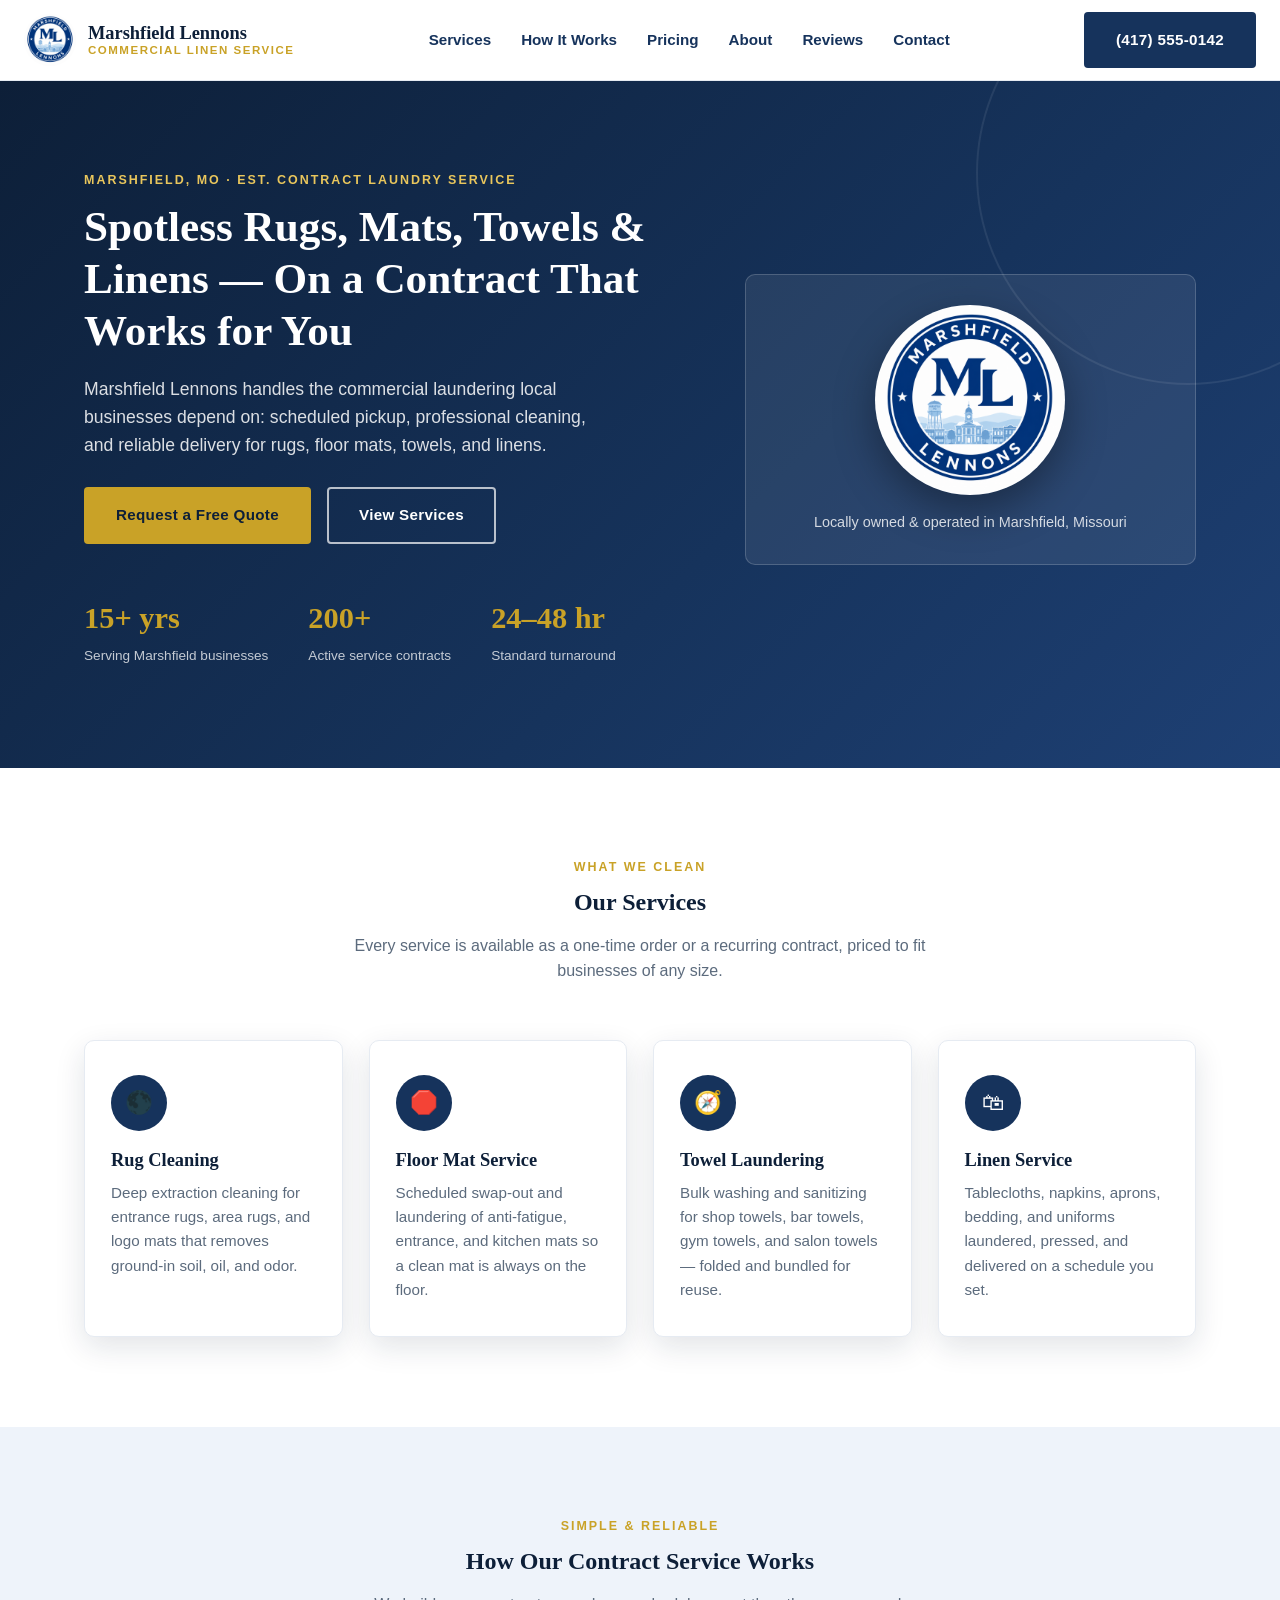
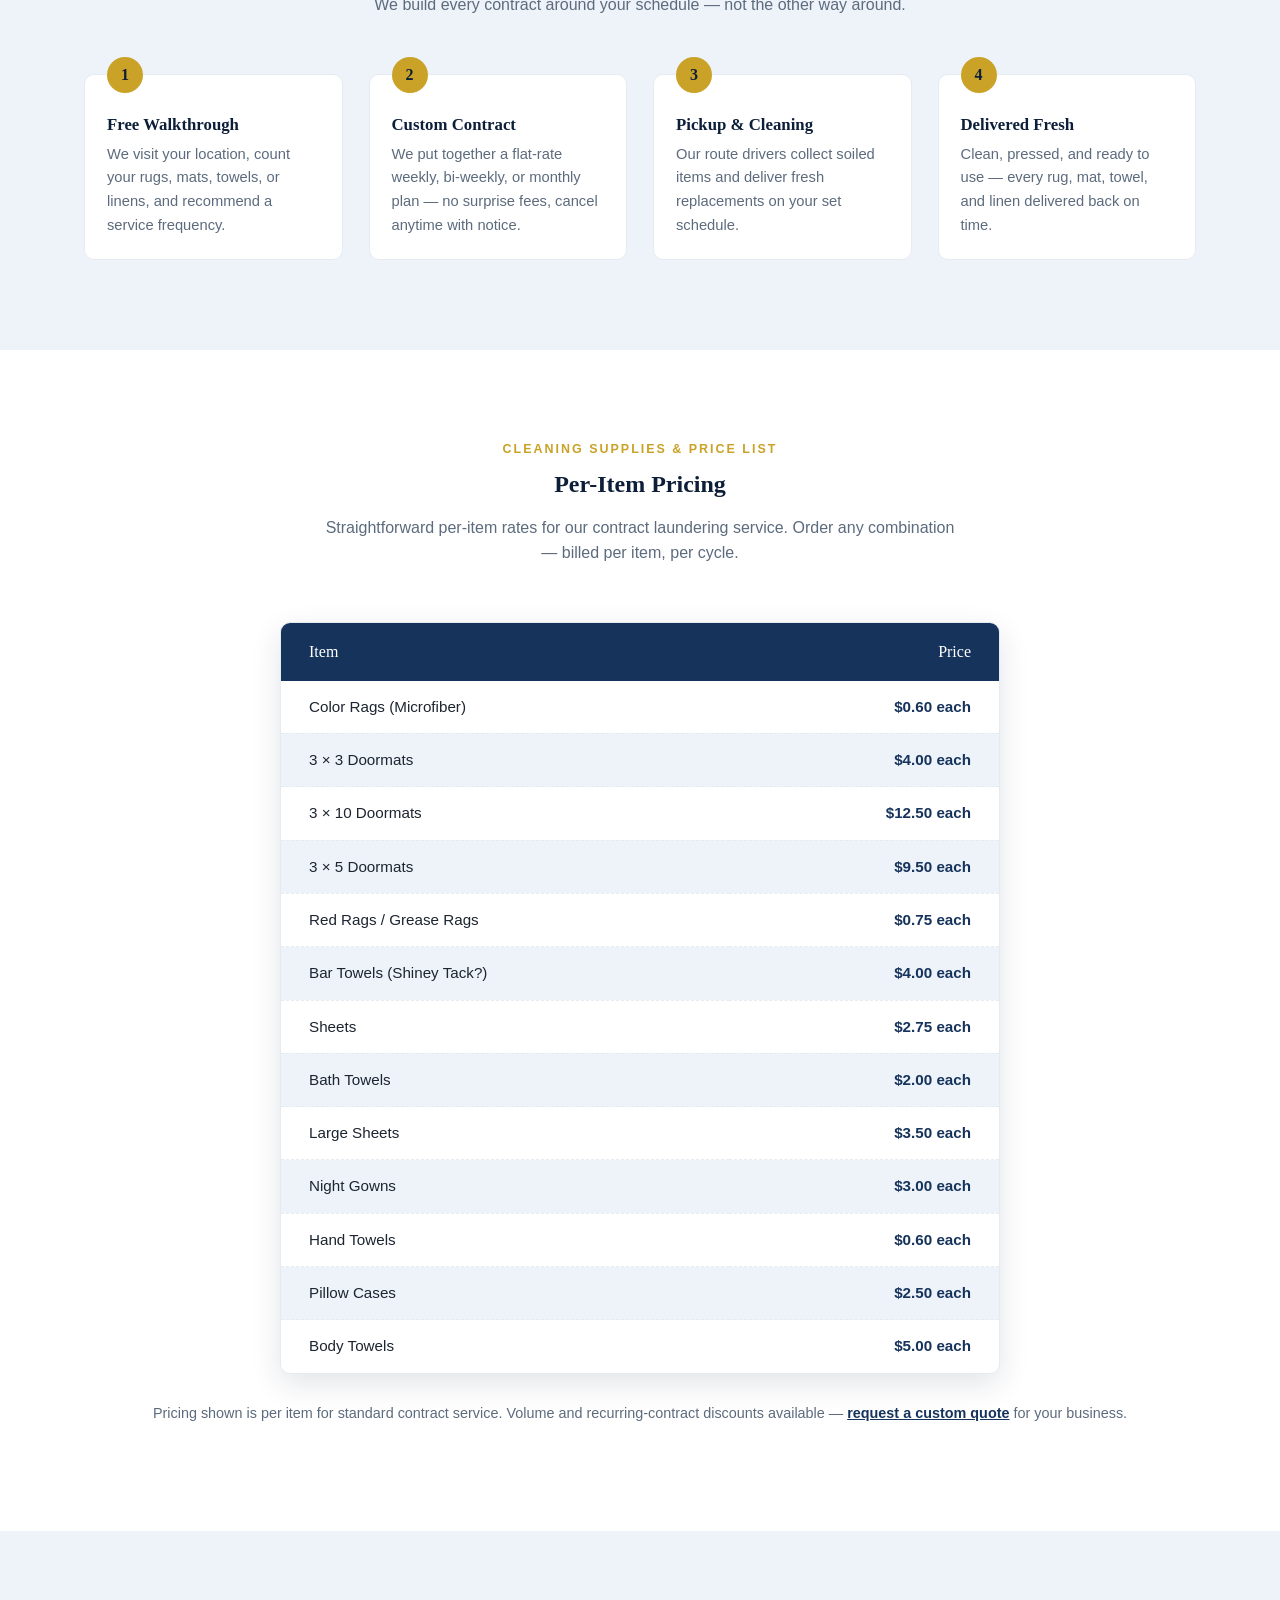
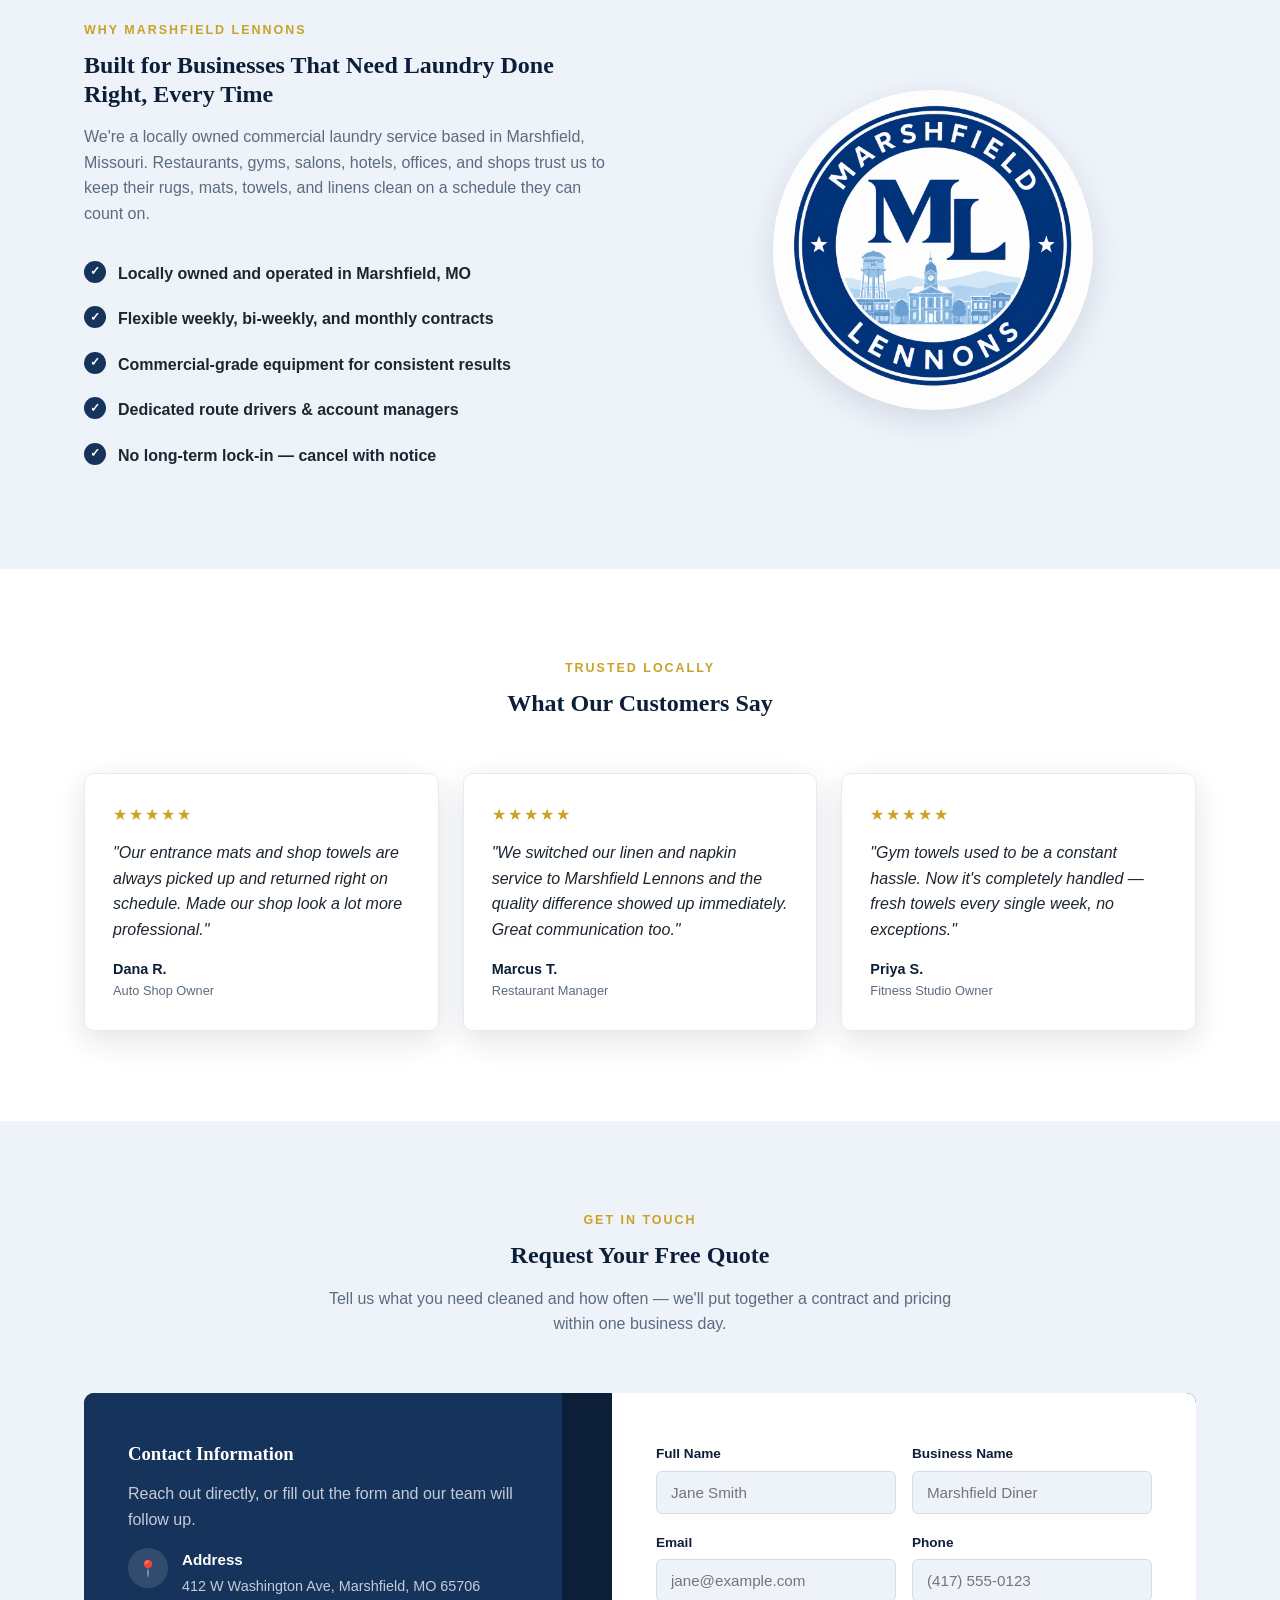
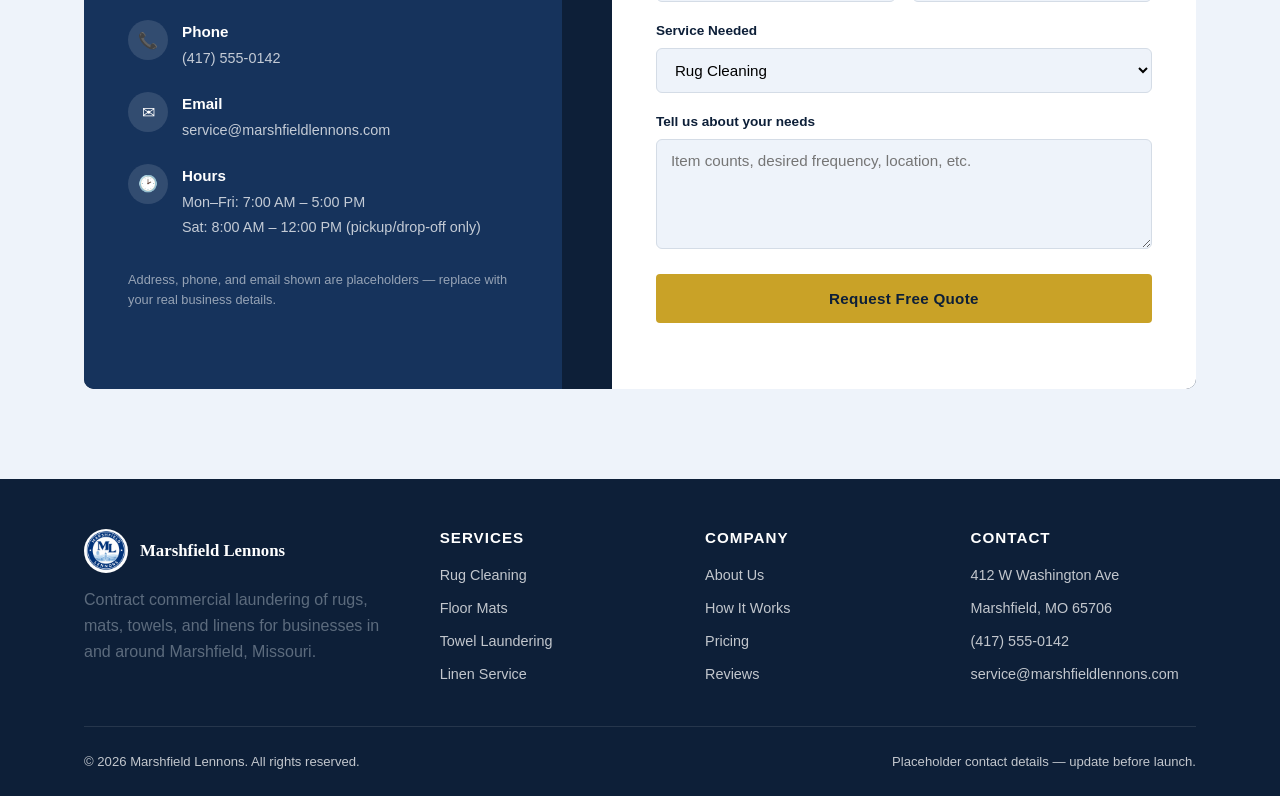
==== marshfield-lennons/index.html @ 942be3c4 "Give every site its own top-level folder instead of demos/ Moves all-hearts-aflame and marshfield-le" ====
<!DOCTYPE html>
<html lang="en">
<head>
<meta charset="UTF-8">
<meta name="viewport" content="width=device-width, initial-scale=1.0">
<title>Marshfield Lennons | Commercial Rug, Mat, Towel &amp; Linen Service</title>
<meta name="description" content="Marshfield Lennons provides contract commercial laundering of rugs, mats, towels, and linens for restaurants, gyms, salons, hotels, and offices in Marshfield, MO.">
<link rel="icon" href="assets/logo.png" type="image/png">
<link rel="stylesheet" href="style.css">
</head>
<body>

<header class="site-header">
  <div class="nav-wrap">
    <a href="#top" class="brand">
      <img src="assets/logo.png" alt="Marshfield Lennons logo">
      <span class="brand-text">
        <strong>Marshfield Lennons</strong>
        <span>Commercial Linen Service</span>
      </span>
    </a>

    <nav class="main-nav" id="main-nav">
      <ul>
        <li><a href="#services">Services</a></li>
        <li><a href="#process">How It Works</a></li>
        <li><a href="#pricing">Pricing</a></li>
        <li><a href="#about">About</a></li>
        <li><a href="#reviews">Reviews</a></li>
        <li><a href="#contact">Contact</a></li>
      </ul>
    </nav>

    <div class="header-actions">
      <a href="tel:14175550142" class="btn btn-navy">(417) 555-0142</a>
      <button class="nav-toggle" id="nav-toggle" aria-label="Toggle navigation" aria-expanded="false">
        <span></span><span></span><span></span>
      </button>
    </div>
  </div>
</header>

<main id="top">

  <!-- HERO -->
  <section class="hero">
    <div class="container hero-grid">
      <div>
        <span class="eyebrow" style="color:#e9c65c;">Marshfield, MO &middot; Est. Contract Laundry Service</span>
        <h1>Spotless Rugs, Mats, Towels &amp; Linens &mdash; On a Contract That Works for You</h1>
        <p class="lead">Marshfield Lennons handles the commercial laundering local businesses depend on: scheduled pickup, professional cleaning, and reliable delivery for rugs, floor mats, towels, and linens.</p>
        <div class="hero-actions">
          <a href="#contact" class="btn btn-primary">Request a Free Quote</a>
          <a href="#services" class="btn btn-outline">View Services</a>
        </div>
        <div class="stat-row">
          <div><strong>15+ yrs</strong><span>Serving Marshfield businesses</span></div>
          <div><strong>200+</strong><span>Active service contracts</span></div>
          <div><strong>24&ndash;48 hr</strong><span>Standard turnaround</span></div>
        </div>
      </div>
      <div class="hero-badge">
        <img src="assets/logo.png" alt="Marshfield Lennons seal">
        <p>Locally owned &amp; operated in Marshfield, Missouri</p>
      </div>
    </div>
  </section>

  <!-- SERVICES -->
  <section id="services">
    <div class="container">
      <div class="section-head">
        <span class="eyebrow">What We Clean</span>
        <h2>Our Services</h2>
        <p>Every service is available as a one-time order or a recurring contract, priced to fit businesses of any size.</p>
      </div>

      <div class="services-grid">
        <div class="service-card">
          <div class="service-icon">&#127761;</div>
          <h3>Rug Cleaning</h3>
          <p>Deep extraction cleaning for entrance rugs, area rugs, and logo mats that removes ground-in soil, oil, and odor.</p>
        </div>
        <div class="service-card">
          <div class="service-icon">&#128721;</div>
          <h3>Floor Mat Service</h3>
          <p>Scheduled swap-out and laundering of anti-fatigue, entrance, and kitchen mats so a clean mat is always on the floor.</p>
        </div>
        <div class="service-card">
          <div class="service-icon">&#129517;</div>
          <h3>Towel Laundering</h3>
          <p>Bulk washing and sanitizing for shop towels, bar towels, gym towels, and salon towels &mdash; folded and bundled for reuse.</p>
        </div>
        <div class="service-card">
          <div class="service-icon">&#128717;</div>
          <h3>Linen Service</h3>
          <p>Tablecloths, napkins, aprons, bedding, and uniforms laundered, pressed, and delivered on a schedule you set.</p>
        </div>
      </div>
    </div>
  </section>

  <!-- PROCESS -->
  <section id="process" class="bg-tint">
    <div class="container">
      <div class="section-head">
        <span class="eyebrow">Simple &amp; Reliable</span>
        <h2>How Our Contract Service Works</h2>
        <p>We build every contract around your schedule &mdash; not the other way around.</p>
      </div>

      <div class="process-grid">
        <div class="process-step">
          <h4>Free Walkthrough</h4>
          <p>We visit your location, count your rugs, mats, towels, or linens, and recommend a service frequency.</p>
        </div>
        <div class="process-step">
          <h4>Custom Contract</h4>
          <p>We put together a flat-rate weekly, bi-weekly, or monthly plan &mdash; no surprise fees, cancel anytime with notice.</p>
        </div>
        <div class="process-step">
          <h4>Pickup &amp; Cleaning</h4>
          <p>Our route drivers collect soiled items and deliver fresh replacements on your set schedule.</p>
        </div>
        <div class="process-step">
          <h4>Delivered Fresh</h4>
          <p>Clean, pressed, and ready to use &mdash; every rug, mat, towel, and linen delivered back on time.</p>
        </div>
      </div>
    </div>
  </section>

  <!-- PRICING -->
  <section id="pricing">
    <div class="container">
      <div class="section-head">
        <span class="eyebrow">Cleaning Supplies &amp; Price List</span>
        <h2>Per-Item Pricing</h2>
        <p>Straightforward per-item rates for our contract laundering service. Order any combination &mdash; billed per item, per cycle.</p>
      </div>

      <div class="price-table-wrap">
        <table class="price-table">
          <thead>
            <tr>
              <th>Item</th>
              <th>Price</th>
            </tr>
          </thead>
          <tbody>
            <tr><td>Color Rags (Microfiber)</td><td>$0.60 each</td></tr>
            <tr><td>3 &times; 3 Doormats</td><td>$4.00 each</td></tr>
            <tr><td>3 &times; 10 Doormats</td><td>$12.50 each</td></tr>
            <tr><td>3 &times; 5 Doormats</td><td>$9.50 each</td></tr>
            <tr><td>Red Rags / Grease Rags</td><td>$0.75 each</td></tr>
            <tr><td>Bar Towels (Shiney Tack?)</td><td>$4.00 each</td></tr>
            <tr><td>Sheets</td><td>$2.75 each</td></tr>
            <tr><td>Bath Towels</td><td>$2.00 each</td></tr>
            <tr><td>Large Sheets</td><td>$3.50 each</td></tr>
            <tr><td>Night Gowns</td><td>$3.00 each</td></tr>
            <tr><td>Hand Towels</td><td>$0.60 each</td></tr>
            <tr><td>Pillow Cases</td><td>$2.50 each</td></tr>
            <tr><td>Body Towels</td><td>$5.00 each</td></tr>
          </tbody>
        </table>
      </div>

      <p class="price-note">Pricing shown is per item for standard contract service. Volume and recurring-contract discounts available &mdash; <a href="#contact">request a custom quote</a> for your business.</p>
    </div>
  </section>

  <!-- ABOUT -->
  <section id="about" class="bg-tint">
    <div class="container about-grid">
      <div>
        <span class="eyebrow">Why Marshfield Lennons</span>
        <h2>Built for Businesses That Need Laundry Done Right, Every Time</h2>
        <p>We're a locally owned commercial laundry service based in Marshfield, Missouri. Restaurants, gyms, salons, hotels, offices, and shops trust us to keep their rugs, mats, towels, and linens clean on a schedule they can count on.</p>
        <ul class="about-list">
          <li>Locally owned and operated in Marshfield, MO</li>
          <li>Flexible weekly, bi-weekly, and monthly contracts</li>
          <li>Commercial-grade equipment for consistent results</li>
          <li>Dedicated route drivers &amp; account managers</li>
          <li>No long-term lock-in &mdash; cancel with notice</li>
        </ul>
      </div>
      <div class="about-badge-wrap">
        <img src="assets/logo.png" alt="Marshfield Lennons seal logo">
      </div>
    </div>
  </section>

  <!-- REVIEWS -->
  <section id="reviews">
    <div class="container">
      <div class="section-head">
        <span class="eyebrow">Trusted Locally</span>
        <h2>What Our Customers Say</h2>
      </div>

      <div class="testimonial-grid">
        <div class="testimonial">
          <div class="stars">&#9733;&#9733;&#9733;&#9733;&#9733;</div>
          <p>"Our entrance mats and shop towels are always picked up and returned right on schedule. Made our shop look a lot more professional."</p>
          <div class="testimonial-name">Dana R.</div>
          <div class="testimonial-role">Auto Shop Owner</div>
        </div>
        <div class="testimonial">
          <div class="stars">&#9733;&#9733;&#9733;&#9733;&#9733;</div>
          <p>"We switched our linen and napkin service to Marshfield Lennons and the quality difference showed up immediately. Great communication too."</p>
          <div class="testimonial-name">Marcus T.</div>
          <div class="testimonial-role">Restaurant Manager</div>
        </div>
        <div class="testimonial">
          <div class="stars">&#9733;&#9733;&#9733;&#9733;&#9733;</div>
          <p>"Gym towels used to be a constant hassle. Now it's completely handled &mdash; fresh towels every single week, no exceptions."</p>
          <div class="testimonial-name">Priya S.</div>
          <div class="testimonial-role">Fitness Studio Owner</div>
        </div>
      </div>
    </div>
  </section>

  <!-- CONTACT -->
  <section id="contact" class="bg-tint">
    <div class="container">
      <div class="section-head">
        <span class="eyebrow">Get In Touch</span>
        <h2>Request Your Free Quote</h2>
        <p>Tell us what you need cleaned and how often &mdash; we'll put together a contract and pricing within one business day.</p>
      </div>

      <div class="contact-wrap">
        <div class="contact-info">
          <h3>Contact Information</h3>
          <p>Reach out directly, or fill out the form and our team will follow up.</p>

          <div class="contact-item">
            <div class="icon">&#128205;</div>
            <div>
              <strong>Address</strong>
              <span>412 W Washington Ave, Marshfield, MO 65706</span>
            </div>
          </div>
          <div class="contact-item">
            <div class="icon">&#128222;</div>
            <div>
              <strong>Phone</strong>
              <span>(417) 555-0142</span>
            </div>
          </div>
          <div class="contact-item">
            <div class="icon">&#9993;</div>
            <div>
              <strong>Email</strong>
              <span>service@marshfieldlennons.com</span>
            </div>
          </div>
          <div class="contact-item">
            <div class="icon">&#128337;</div>
            <div>
              <strong>Hours</strong>
              <span>Mon&ndash;Fri: 7:00 AM &ndash; 5:00 PM<br>Sat: 8:00 AM &ndash; 12:00 PM (pickup/drop-off only)</span>
            </div>
          </div>

          <p class="form-note" style="margin-top:30px; color:rgba(255,255,255,0.55);">Address, phone, and email shown are placeholders &mdash; replace with your real business details.</p>
        </div>

        <form class="contact-form" id="quote-form">
          <div class="form-row">
            <div class="form-group">
              <label for="name">Full Name</label>
              <input type="text" id="name" name="name" placeholder="Jane Smith" required>
            </div>
            <div class="form-group">
              <label for="business">Business Name</label>
              <input type="text" id="business" name="business" placeholder="Marshfield Diner">
            </div>
          </div>
          <div class="form-row">
            <div class="form-group">
              <label for="email">Email</label>
              <input type="email" id="email" name="email" placeholder="jane@example.com" required>
            </div>
            <div class="form-group">
              <label for="phone">Phone</label>
              <input type="tel" id="phone" name="phone" placeholder="(417) 555-0123">
            </div>
          </div>
          <div class="form-group">
            <label for="service">Service Needed</label>
            <select id="service" name="service">
              <option value="rugs">Rug Cleaning</option>
              <option value="mats">Floor Mat Service</option>
              <option value="towels">Towel Laundering</option>
              <option value="linens">Linen Service</option>
              <option value="multiple">Multiple Services</option>
            </select>
          </div>
          <div class="form-group">
            <label for="message">Tell us about your needs</label>
            <textarea id="message" name="message" placeholder="Item counts, desired frequency, location, etc."></textarea>
          </div>
          <button type="submit" class="btn btn-primary" style="width:100%;">Request Free Quote</button>
          <p class="form-note" id="form-status"></p>
        </form>
      </div>
    </div>
  </section>

</main>

<footer class="site-footer">
  <div class="container">
    <div class="footer-grid">
      <div>
        <div class="footer-brand">
          <img src="assets/logo.png" alt="Marshfield Lennons logo">
          <strong>Marshfield Lennons</strong>
        </div>
        <p>Contract commercial laundering of rugs, mats, towels, and linens for businesses in and around Marshfield, Missouri.</p>
      </div>
      <div>
        <h4>Services</h4>
        <ul>
          <li><a href="#services">Rug Cleaning</a></li>
          <li><a href="#services">Floor Mats</a></li>
          <li><a href="#services">Towel Laundering</a></li>
          <li><a href="#services">Linen Service</a></li>
        </ul>
      </div>
      <div>
        <h4>Company</h4>
        <ul>
          <li><a href="#about">About Us</a></li>
          <li><a href="#process">How It Works</a></li>
          <li><a href="#pricing">Pricing</a></li>
          <li><a href="#reviews">Reviews</a></li>
        </ul>
      </div>
      <div>
        <h4>Contact</h4>
        <ul>
          <li>412 W Washington Ave</li>
          <li>Marshfield, MO 65706</li>
          <li>(417) 555-0142</li>
          <li>service@marshfieldlennons.com</li>
        </ul>
      </div>
    </div>
    <div class="footer-bottom">
      <span>&copy; <span id="year"></span> Marshfield Lennons. All rights reserved.</span>
      <span>Placeholder contact details &mdash; update before launch.</span>
    </div>
  </div>
</footer>

<script>
document.getElementById('year').textContent = new Date().getFullYear();

const navToggle = document.getElementById('nav-toggle');
const mainNav = document.getElementById('main-nav');

navToggle.addEventListener('click', () => {
  const isOpen = mainNav.classList.toggle('open');
  navToggle.setAttribute('aria-expanded', isOpen);
});

mainNav.querySelectorAll('a').forEach(link => {
  link.addEventListener('click', () => {
    mainNav.classList.remove('open');
    navToggle.setAttribute('aria-expanded', 'false');
  });
});

const form = document.getElementById('quote-form');
const status = document.getElementById('form-status');

form.addEventListener('submit', (e) => {
  e.preventDefault();
  status.textContent = 'Thanks! This is a demo form — connect it to your email or CRM to start receiving quote requests.';
  status.style.color = '#16335c';
  form.reset();
});
</script>
</body>
</html>
---- marshfield-lennons/style.css ----
:root {
  --navy: #16335c;
  --navy-dark: #0d1f38;
  --navy-mid: #1e4074;
  --blue-light: #eef3fa;
  --blue-tint: #dbe6f5;
  --white: #ffffff;
  --ink: #1c2530;
  --muted: #5c6b7d;
  --gold: #c9a227;
  --radius: 10px;
  --shadow: 0 10px 30px rgba(13, 31, 56, 0.12);
  --max: 1160px;
}

* { box-sizing: border-box; }

html { scroll-behavior: smooth; }

body {
  margin: 0;
  font-family: "Segoe UI", Roboto, Helvetica, Arial, sans-serif;
  color: var(--ink);
  background: var(--white);
  line-height: 1.6;
}

img { max-width: 100%; display: block; }

a { color: inherit; }

.container {
  max-width: var(--max);
  margin: 0 auto;
  padding: 0 24px;
}

h1, h2, h3, h4 {
  font-family: Georgia, "Times New Roman", serif;
  margin: 0 0 16px;
  color: var(--navy-dark);
  line-height: 1.2;
}

p { margin: 0 0 16px; color: var(--muted); }

.eyebrow {
  text-transform: uppercase;
  letter-spacing: 2px;
  font-size: 0.78rem;
  font-weight: 700;
  color: var(--gold);
  margin-bottom: 10px;
  display: block;
}

.btn {
  display: inline-block;
  padding: 14px 30px;
  border-radius: 4px;
  font-weight: 700;
  text-decoration: none;
  border: 2px solid transparent;
  cursor: pointer;
  font-size: 0.95rem;
  letter-spacing: 0.3px;
  transition: all 0.2s ease;
}

.btn-primary {
  background: var(--gold);
  color: var(--navy-dark);
}
.btn-primary:hover { background: #b8911f; }

.btn-outline {
  background: transparent;
  color: var(--white);
  border-color: rgba(255, 255, 255, 0.7);
}
.btn-outline:hover { background: rgba(255,255,255,0.12); }

.btn-navy {
  background: var(--navy);
  color: var(--white);
}
.btn-navy:hover { background: var(--navy-mid); }

/* Header */
.site-header {
  position: sticky;
  top: 0;
  z-index: 100;
  background: var(--white);
  border-bottom: 1px solid #e6ebf2;
}

.nav-wrap {
  display: flex;
  align-items: center;
  justify-content: space-between;
  padding: 12px 24px;
}

.brand {
  display: flex;
  align-items: center;
  gap: 12px;
  text-decoration: none;
}

.brand img {
  width: 52px;
  height: 52px;
  border-radius: 50%;
}

.brand-text {
  display: flex;
  flex-direction: column;
  line-height: 1.15;
}

.brand-text strong {
  font-family: Georgia, serif;
  color: var(--navy-dark);
  font-size: 1.15rem;
}

.brand-text span {
  font-size: 0.72rem;
  letter-spacing: 1.5px;
  text-transform: uppercase;
  color: var(--gold);
  font-weight: 700;
}

.main-nav ul {
  display: flex;
  gap: 30px;
  list-style: none;
  margin: 0;
  padding: 0;
}

.main-nav a {
  text-decoration: none;
  color: var(--navy);
  font-weight: 600;
  font-size: 0.95rem;
}

.main-nav a:hover { color: var(--gold); }

.header-actions { display: flex; align-items: center; gap: 18px; }

.nav-toggle {
  display: none;
  background: none;
  border: none;
  cursor: pointer;
  padding: 8px;
}

.nav-toggle span {
  display: block;
  width: 26px;
  height: 3px;
  background: var(--navy);
  margin: 5px 0;
  border-radius: 2px;
}

/* Hero */
.hero {
  background: linear-gradient(135deg, var(--navy-dark), var(--navy) 60%, var(--navy-mid));
  color: var(--white);
  padding: 90px 0 100px;
  position: relative;
  overflow: hidden;
}

.hero::after {
  content: "";
  position: absolute;
  right: -120px;
  top: -120px;
  width: 420px;
  height: 420px;
  border-radius: 50%;
  border: 2px solid rgba(255,255,255,0.08);
}

.hero-grid {
  display: grid;
  grid-template-columns: 1.15fr 0.85fr;
  gap: 50px;
  align-items: center;
}

.hero h1 {
  color: var(--white);
  font-size: 2.7rem;
  margin-bottom: 18px;
}

.hero p.lead {
  color: rgba(255,255,255,0.85);
  font-size: 1.1rem;
  max-width: 520px;
}

.hero-actions { display: flex; gap: 16px; margin-top: 28px; flex-wrap: wrap; }

.hero-badge {
  background: rgba(255,255,255,0.08);
  border: 1px solid rgba(255,255,255,0.18);
  border-radius: var(--radius);
  padding: 30px;
  text-align: center;
}

.hero-badge img {
  width: 190px;
  height: 190px;
  margin: 0 auto 16px;
  border-radius: 50%;
  box-shadow: 0 15px 40px rgba(0,0,0,0.35);
}

.hero-badge p {
  color: rgba(255,255,255,0.8);
  margin: 0;
  font-size: 0.9rem;
}

.stat-row {
  display: flex;
  gap: 40px;
  margin-top: 50px;
  flex-wrap: wrap;
}

.stat-row div { text-align: left; }

.stat-row strong {
  display: block;
  font-size: 1.9rem;
  font-family: Georgia, serif;
  color: var(--gold);
}

.stat-row span {
  color: rgba(255,255,255,0.75);
  font-size: 0.85rem;
}

/* Section generic */
section { padding: 90px 0; }

.section-head {
  text-align: center;
  max-width: 640px;
  margin: 0 auto 56px;
}

.bg-tint { background: var(--blue-light); }

/* Services */
.services-grid {
  display: grid;
  grid-template-columns: repeat(4, 1fr);
  gap: 26px;
}

.service-card {
  background: var(--white);
  border: 1px solid #e6ebf2;
  border-radius: var(--radius);
  padding: 34px 26px;
  text-align: left;
  box-shadow: var(--shadow);
  transition: transform 0.2s ease;
}

.service-card:hover { transform: translateY(-6px); }

.service-icon {
  width: 56px;
  height: 56px;
  border-radius: 50%;
  background: var(--navy);
  color: var(--white);
  display: flex;
  align-items: center;
  justify-content: center;
  margin-bottom: 18px;
  font-size: 1.4rem;
}

.service-card h3 {
  font-size: 1.15rem;
  margin-bottom: 10px;
}

.service-card p { margin-bottom: 0; font-size: 0.95rem; }

/* Process */
.process-grid {
  display: grid;
  grid-template-columns: repeat(4, 1fr);
  gap: 26px;
  counter-reset: step;
}

.process-step {
  position: relative;
  padding: 30px 22px 22px;
  background: var(--white);
  border-radius: var(--radius);
  border: 1px solid #e6ebf2;
}

.process-step::before {
  counter-increment: step;
  content: counter(step);
  position: absolute;
  top: -18px;
  left: 22px;
  width: 36px;
  height: 36px;
  border-radius: 50%;
  background: var(--gold);
  color: var(--navy-dark);
  font-weight: 700;
  display: flex;
  align-items: center;
  justify-content: center;
  font-family: Georgia, serif;
}

.process-step h4 { margin: 10px 0 8px; font-size: 1.05rem; }
.process-step p { font-size: 0.92rem; margin: 0; }

/* Pricing */
.price-table-wrap {
  max-width: 720px;
  margin: 0 auto;
  background: var(--white);
  border-radius: var(--radius);
  border: 1px solid #e6ebf2;
  box-shadow: var(--shadow);
  overflow: hidden;
}

.price-table {
  width: 100%;
  border-collapse: collapse;
}

.price-table thead th {
  background: var(--navy);
  color: var(--white);
  text-align: left;
  font-family: Georgia, serif;
  font-weight: 400;
  font-size: 1rem;
  padding: 16px 28px;
}

.price-table thead th:last-child {
  text-align: right;
}

.price-table tbody td {
  padding: 14px 28px;
  border-bottom: 1px dashed #e6ebf2;
  font-size: 0.95rem;
  color: var(--ink);
}

.price-table tbody tr:last-child td { border-bottom: none; }

.price-table tbody tr:nth-child(even) { background: var(--blue-light); }

.price-table tbody td:last-child {
  text-align: right;
  font-weight: 700;
  color: var(--navy);
  white-space: nowrap;
}

.price-note {
  text-align: center;
  margin-top: 28px;
  color: var(--muted);
  font-size: 0.9rem;
}

.price-note a {
  color: var(--navy);
  font-weight: 700;
  text-decoration: underline;
}

/* About */
.about-grid {
  display: grid;
  grid-template-columns: 1fr 1fr;
  gap: 60px;
  align-items: center;
}

.about-badge-wrap {
  display: flex;
  justify-content: center;
}

.about-badge-wrap img {
  width: 320px;
  height: 320px;
  border-radius: 50%;
  box-shadow: var(--shadow);
}

.about-list { list-style: none; padding: 0; margin: 24px 0 0; }
.about-list li {
  padding: 10px 0 10px 34px;
  position: relative;
  color: var(--ink);
  font-weight: 600;
}
.about-list li::before {
  content: "\2713";
  position: absolute;
  left: 0;
  top: 10px;
  width: 22px;
  height: 22px;
  border-radius: 50%;
  background: var(--navy);
  color: var(--white);
  font-size: 0.75rem;
  display: flex;
  align-items: center;
  justify-content: center;
}

/* Testimonials */
.testimonial-grid {
  display: grid;
  grid-template-columns: repeat(3, 1fr);
  gap: 24px;
}

.testimonial {
  background: var(--white);
  border-radius: var(--radius);
  padding: 28px;
  border: 1px solid #e6ebf2;
  box-shadow: var(--shadow);
}

.testimonial .stars { color: var(--gold); margin-bottom: 12px; letter-spacing: 2px; }
.testimonial p { font-style: italic; color: var(--ink); }
.testimonial-name { font-weight: 700; color: var(--navy-dark); font-size: 0.9rem; }
.testimonial-role { font-size: 0.8rem; color: var(--muted); }

/* Contact */
.contact-wrap {
  display: grid;
  grid-template-columns: 0.9fr 1.1fr;
  gap: 50px;
  background: var(--navy-dark);
  border-radius: var(--radius);
  overflow: hidden;
}

.contact-info {
  background: var(--navy);
  color: var(--white);
  padding: 50px 44px;
}

.contact-info h3 { color: var(--white); }
.contact-info p { color: rgba(255,255,255,0.75); }

.contact-item {
  display: flex;
  gap: 14px;
  margin-bottom: 22px;
  align-items: flex-start;
}

.contact-item .icon {
  width: 40px;
  height: 40px;
  border-radius: 50%;
  background: rgba(255,255,255,0.12);
  display: flex;
  align-items: center;
  justify-content: center;
  flex-shrink: 0;
}

.contact-item strong { display: block; color: var(--white); font-size: 0.95rem; }
.contact-item span { color: rgba(255,255,255,0.75); font-size: 0.9rem; }

.contact-form { padding: 50px 44px; background: var(--white); }

.form-row { display: grid; grid-template-columns: 1fr 1fr; gap: 16px; }

.form-group { margin-bottom: 18px; }

.form-group label {
  display: block;
  font-size: 0.85rem;
  font-weight: 700;
  color: var(--navy-dark);
  margin-bottom: 6px;
}

.form-group input,
.form-group select,
.form-group textarea {
  width: 100%;
  padding: 12px 14px;
  border: 1px solid #d4dce6;
  border-radius: 6px;
  font-size: 0.95rem;
  font-family: inherit;
  background: var(--blue-light);
}

.form-group textarea { resize: vertical; min-height: 110px; }

.form-note {
  font-size: 0.8rem;
  color: var(--muted);
  margin-top: 4px;
}

/* Footer */
.site-footer {
  background: var(--navy-dark);
  color: rgba(255,255,255,0.75);
  padding: 50px 0 24px;
}

.footer-grid {
  display: grid;
  grid-template-columns: 1.4fr 1fr 1fr 1fr;
  gap: 40px;
  padding-bottom: 30px;
  border-bottom: 1px solid rgba(255,255,255,0.1);
}

.footer-brand { display: flex; gap: 12px; align-items: center; margin-bottom: 14px; }
.footer-brand img { width: 44px; height: 44px; border-radius: 50%; }
.footer-brand strong { color: var(--white); font-family: Georgia, serif; font-size: 1.05rem; }

.site-footer h4 {
  color: var(--white);
  font-size: 0.95rem;
  font-family: "Segoe UI", sans-serif;
  text-transform: uppercase;
  letter-spacing: 1px;
  margin-bottom: 16px;
}

.site-footer ul { list-style: none; padding: 0; margin: 0; }
.site-footer li { margin-bottom: 10px; font-size: 0.9rem; }
.site-footer a { text-decoration: none; color: rgba(255,255,255,0.75); }
.site-footer a:hover { color: var(--gold); }

.footer-bottom {
  display: flex;
  justify-content: space-between;
  padding-top: 24px;
  font-size: 0.82rem;
  flex-wrap: wrap;
  gap: 10px;
}

/* Mobile nav */
@media (max-width: 960px) {
  .hero-grid { grid-template-columns: 1fr; text-align: center; }
  .hero p.lead { margin: 0 auto; }
  .hero-actions { justify-content: center; }
  .stat-row { justify-content: center; text-align: center; }
  .services-grid { grid-template-columns: repeat(2, 1fr); }
  .process-grid { grid-template-columns: repeat(2, 1fr); }
  .about-grid { grid-template-columns: 1fr; }
  .about-badge-wrap { order: -1; }
  .testimonial-grid { grid-template-columns: 1fr; }
  .contact-wrap { grid-template-columns: 1fr; }
  .footer-grid { grid-template-columns: 1fr 1fr; }
}

@media (max-width: 720px) {
  .main-nav {
    position: fixed;
    top: 76px;
    left: 0;
    right: 0;
    background: var(--white);
    border-bottom: 1px solid #e6ebf2;
    box-shadow: var(--shadow);
    max-height: 0;
    overflow: hidden;
    transition: max-height 0.25s ease;
  }
  .main-nav.open { max-height: 400px; }
  .main-nav ul {
    flex-direction: column;
    gap: 0;
    padding: 10px 24px 20px;
  }
  .main-nav li { border-bottom: 1px solid #f0f3f8; }
  .main-nav a { display: block; padding: 14px 0; }
  .nav-toggle { display: block; }
  .header-actions .btn-navy { display: none; }
  .hero h1 { font-size: 2.1rem; }
  .services-grid { grid-template-columns: 1fr; }
  .process-grid { grid-template-columns: 1fr; }
  .price-table thead th,
  .price-table tbody td { padding: 12px 16px; }
  .form-row { grid-template-columns: 1fr; }
  .footer-grid { grid-template-columns: 1fr; }
  section { padding: 64px 0; }
}
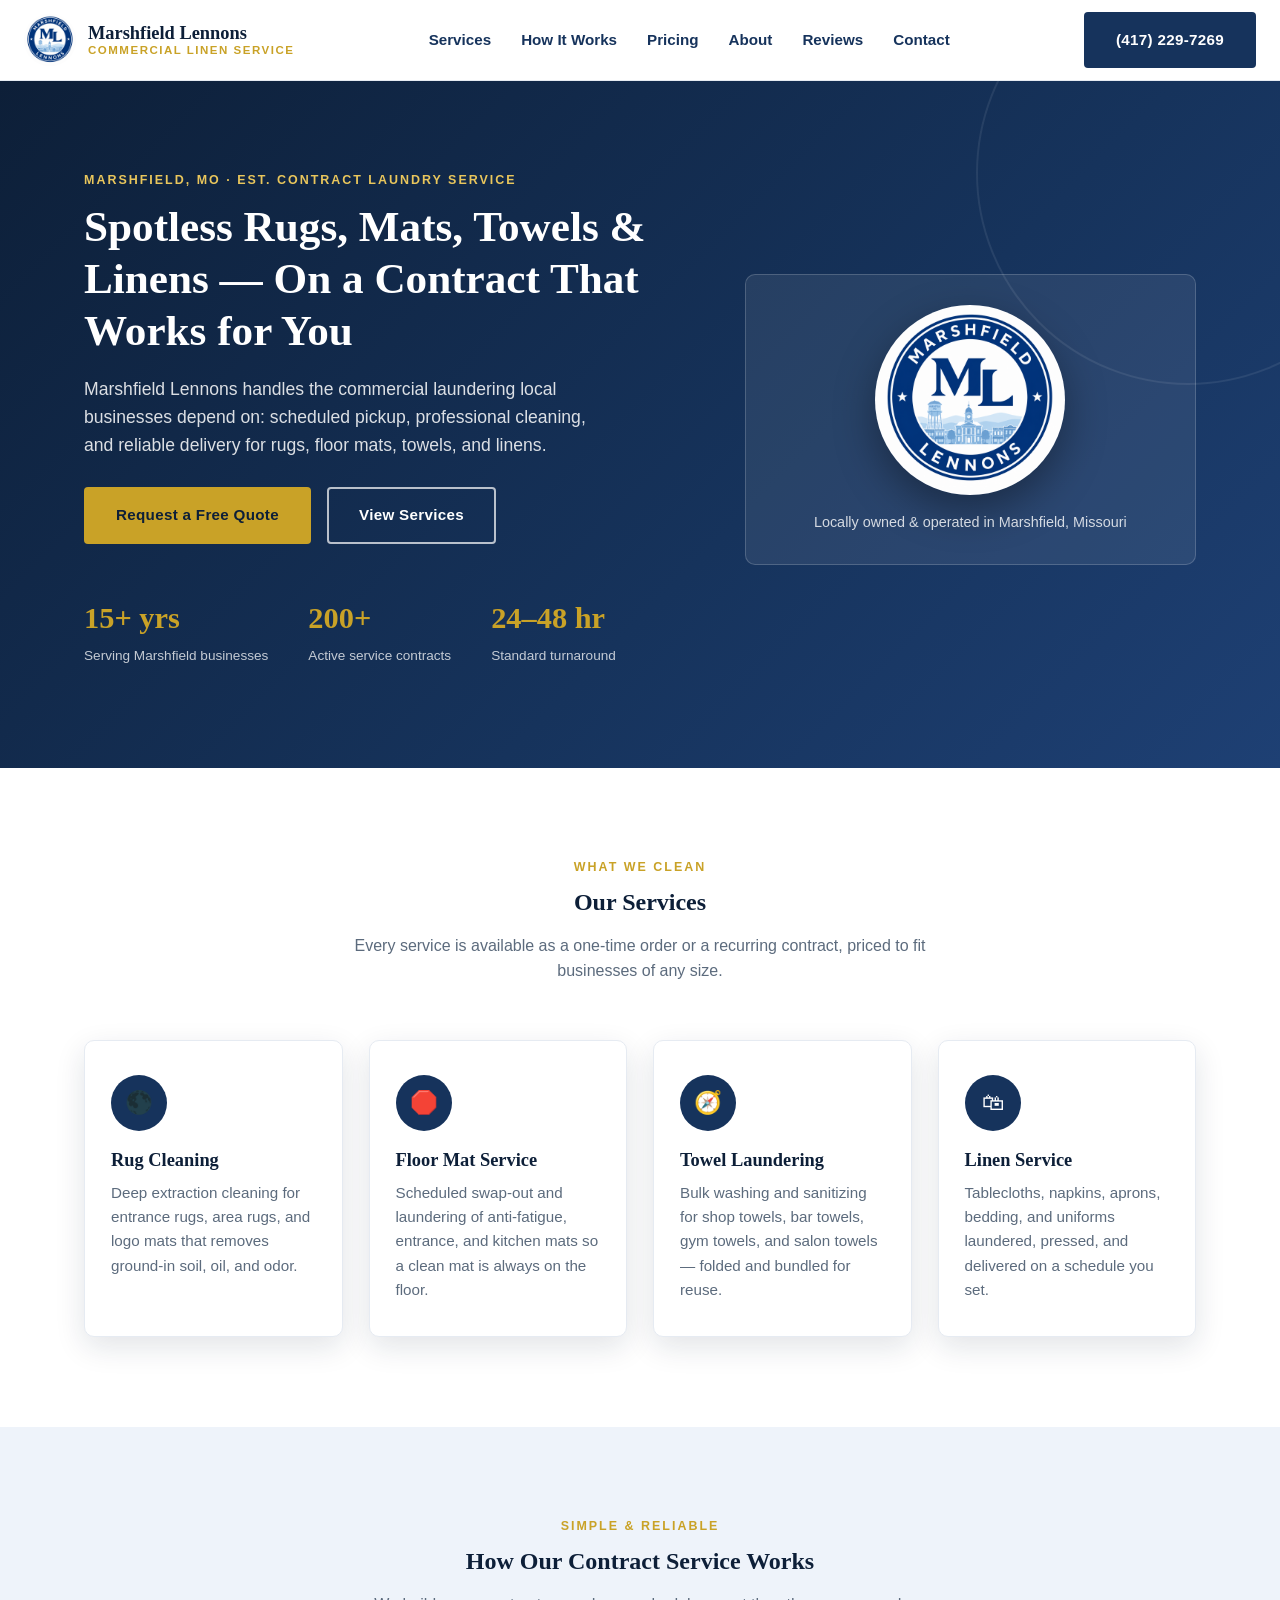
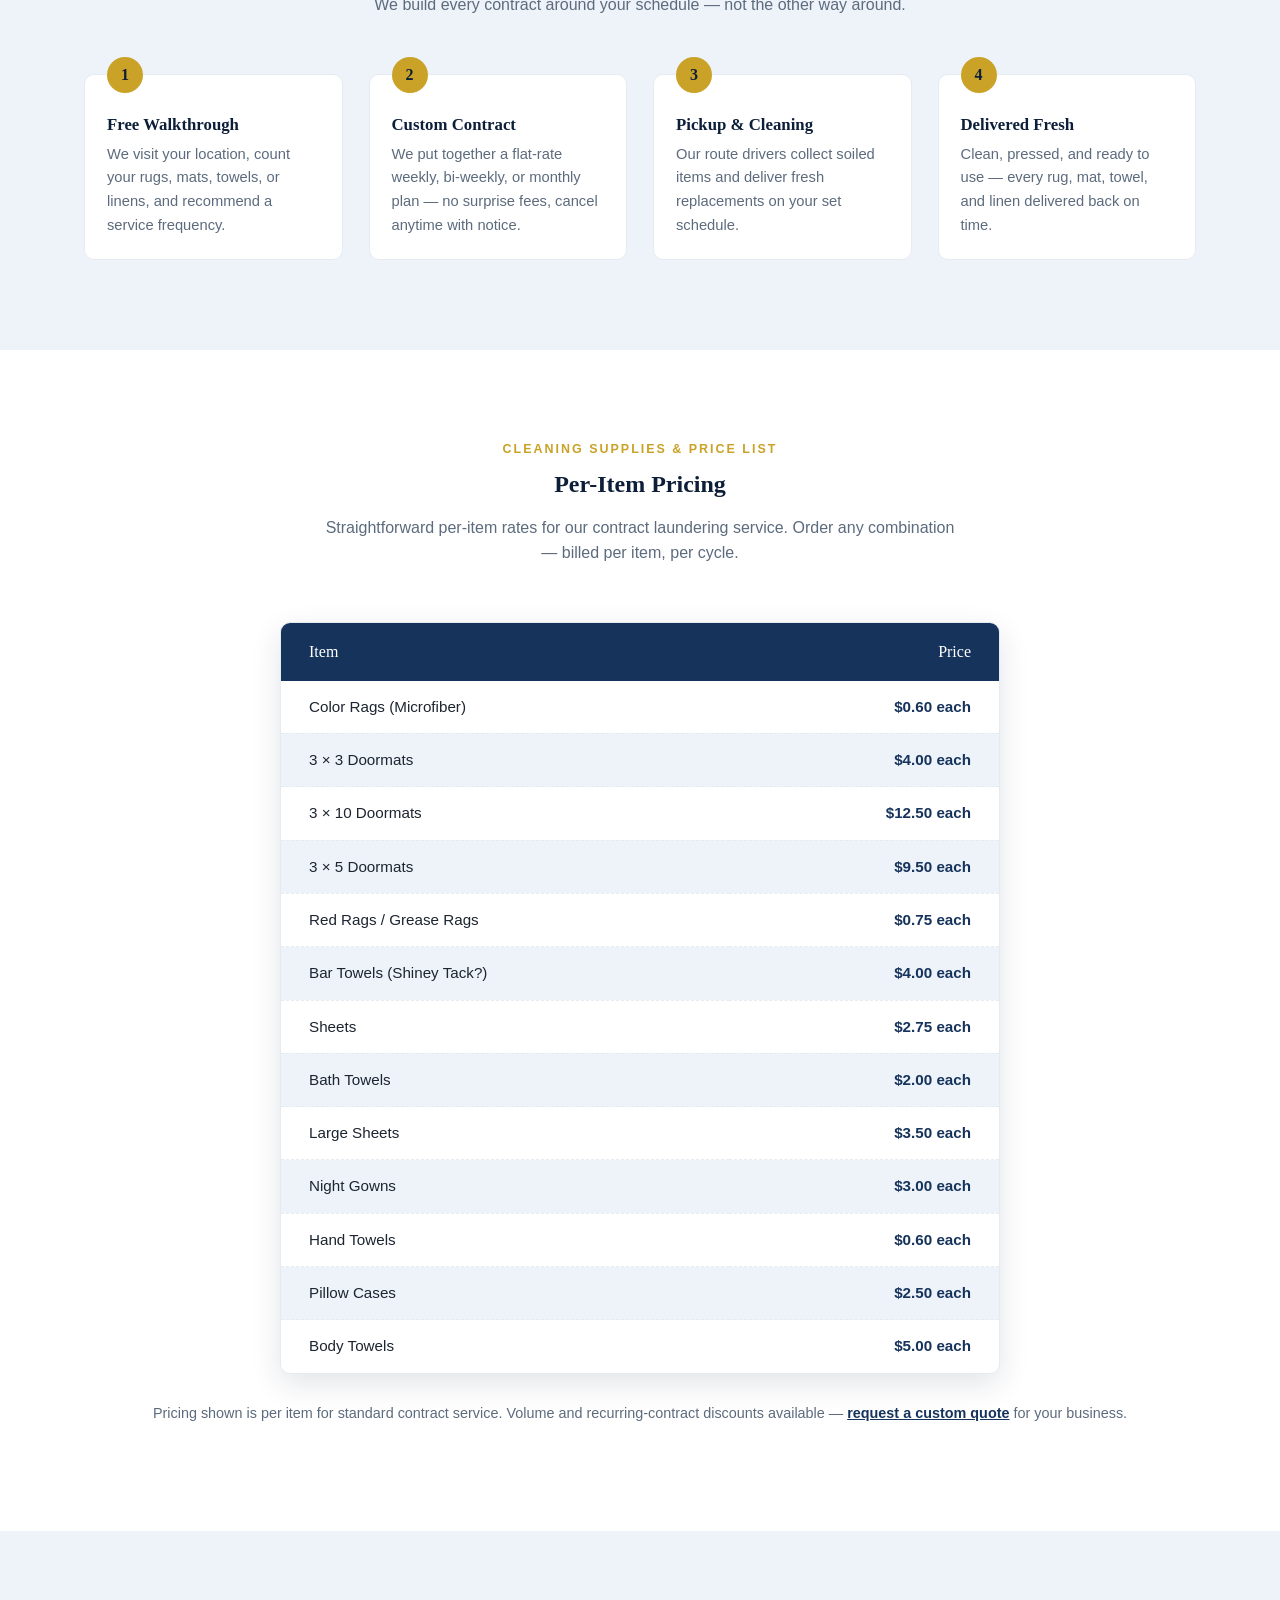
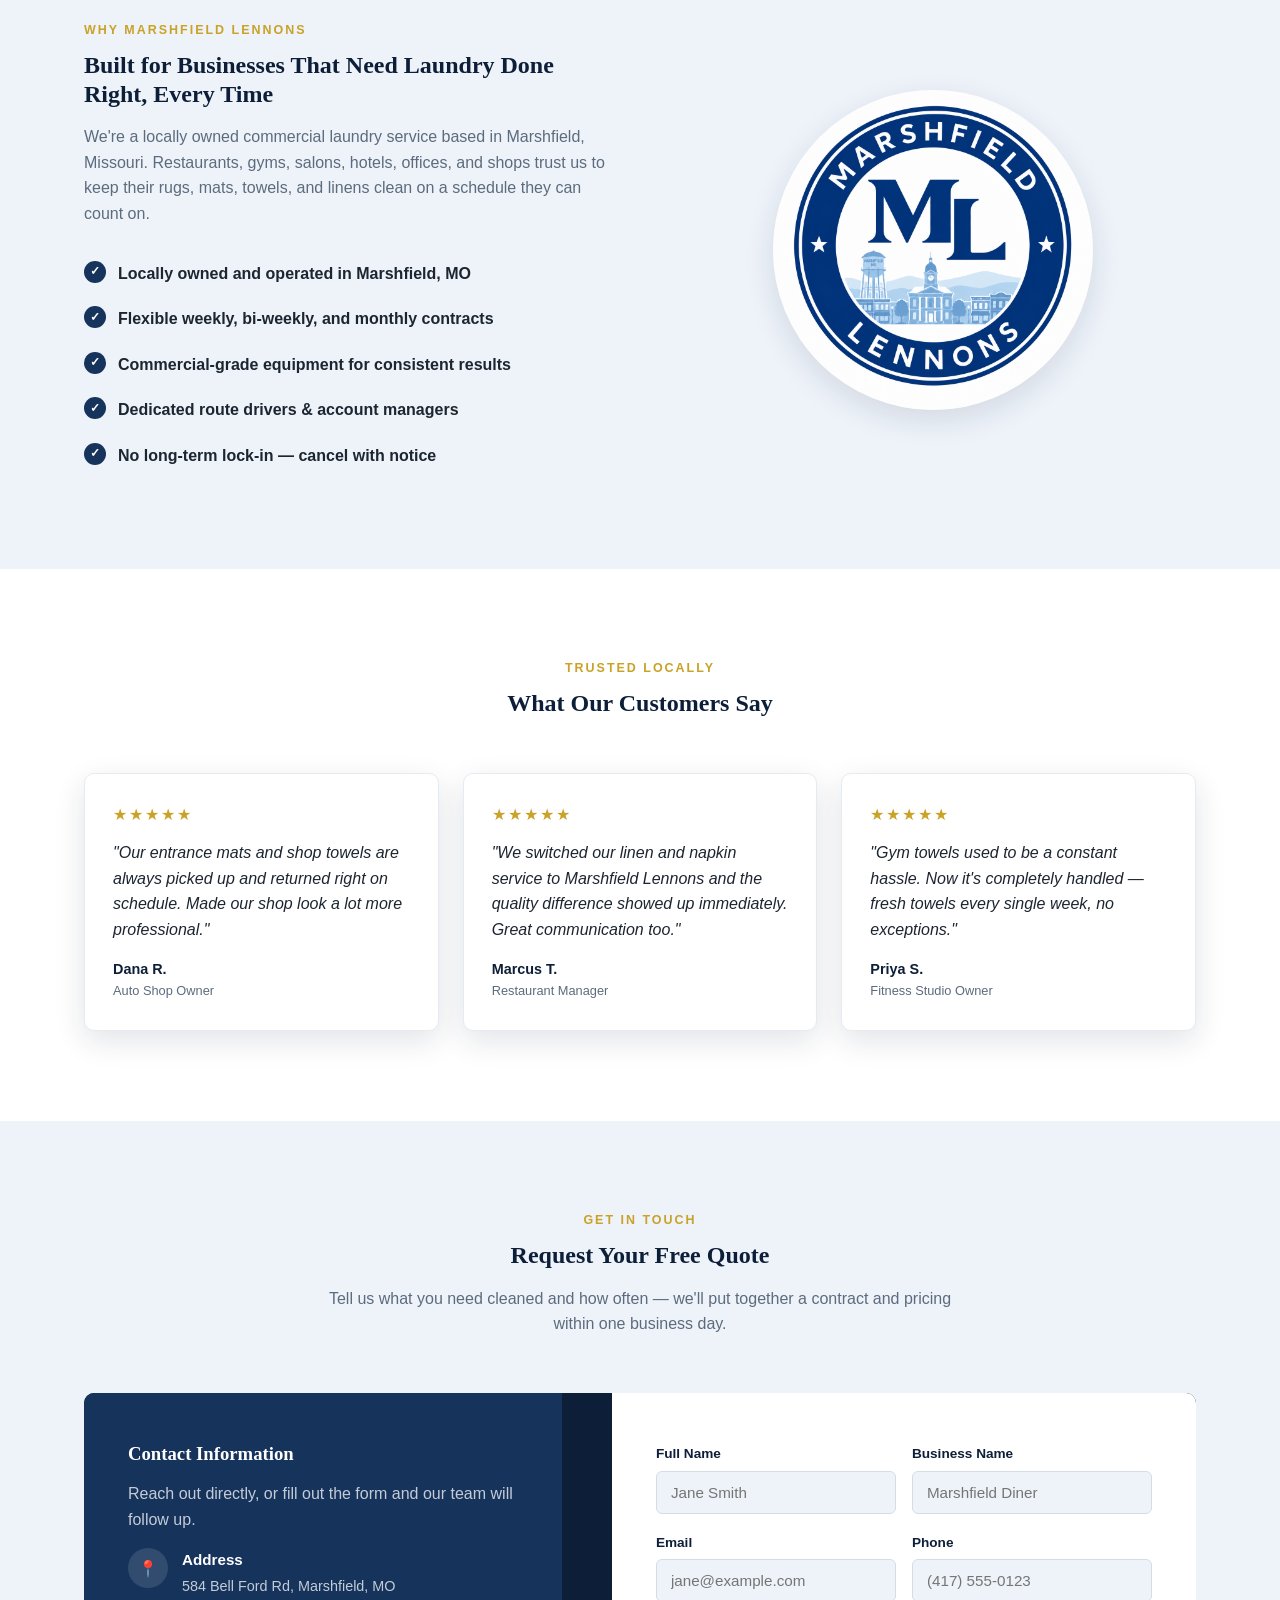
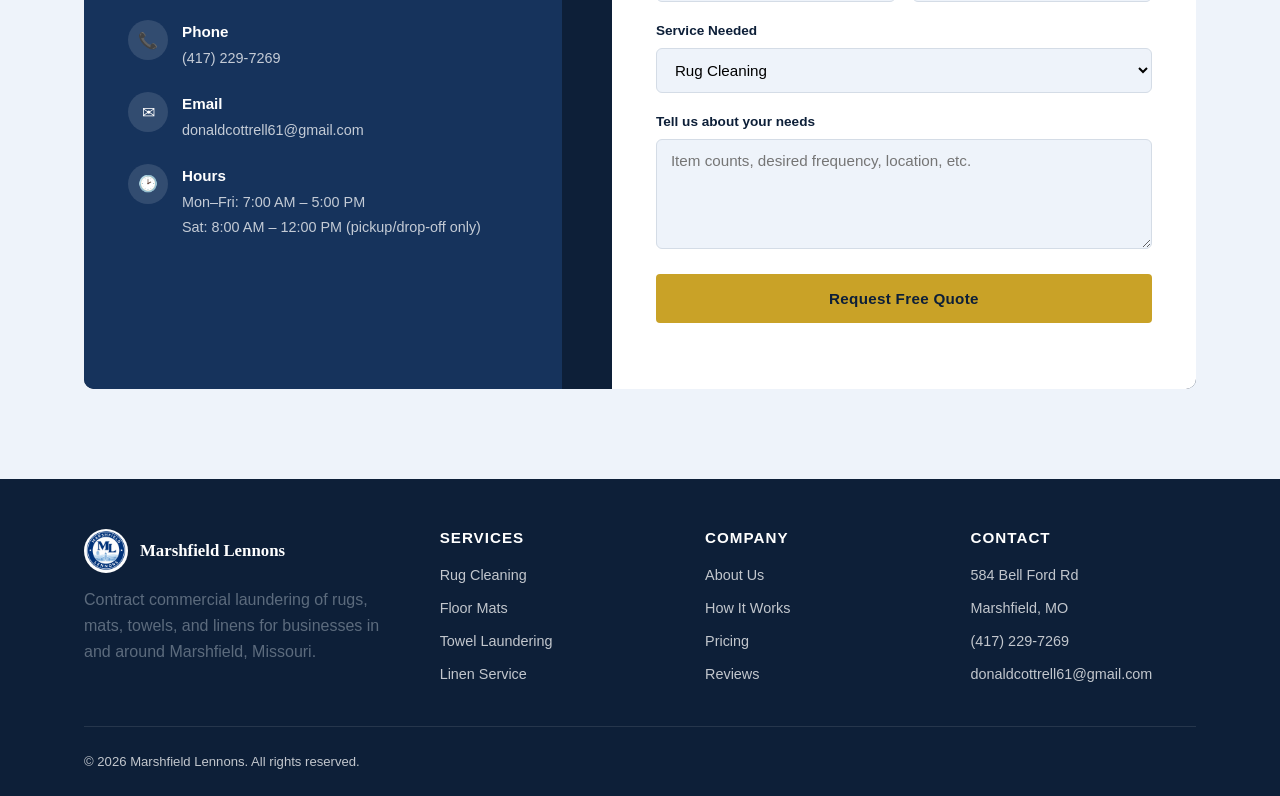
==== commit c6272534: "Add real contact info for Marshfield Lennons Co-Authored-By: Claude Sonnet 5 <noreply@anthropic.com>" ====
--- a/marshfield-lennons/index.html
+++ b/marshfield-lennons/index.html
@@ -32,7 +32,7 @@
     </nav>
 
     <div class="header-actions">
-      <a href="tel:14175550142" class="btn btn-navy">(417) 555-0142</a>
+      <a href="tel:14172297269" class="btn btn-navy">(417) 229-7269</a>
       <button class="nav-toggle" id="nav-toggle" aria-label="Toggle navigation" aria-expanded="false">
         <span></span><span></span><span></span>
       </button>
@@ -239,21 +239,21 @@
             <div class="icon">&#128205;</div>
             <div>
               <strong>Address</strong>
-              <span>412 W Washington Ave, Marshfield, MO 65706</span>
+              <span>584 Bell Ford Rd, Marshfield, MO</span>
             </div>
           </div>
           <div class="contact-item">
             <div class="icon">&#128222;</div>
             <div>
               <strong>Phone</strong>
-              <span>(417) 555-0142</span>
+              <span>(417) 229-7269</span>
             </div>
           </div>
           <div class="contact-item">
             <div class="icon">&#9993;</div>
             <div>
               <strong>Email</strong>
-              <span>service@marshfieldlennons.com</span>
+              <span>donaldcottrell61@gmail.com</span>
             </div>
           </div>
           <div class="contact-item">
@@ -263,8 +263,6 @@
               <span>Mon&ndash;Fri: 7:00 AM &ndash; 5:00 PM<br>Sat: 8:00 AM &ndash; 12:00 PM (pickup/drop-off only)</span>
             </div>
           </div>
-
-          <p class="form-note" style="margin-top:30px; color:rgba(255,255,255,0.55);">Address, phone, and email shown are placeholders &mdash; replace with your real business details.</p>
         </div>
 
         <form class="contact-form" id="quote-form">
@@ -342,16 +340,15 @@
       <div>
         <h4>Contact</h4>
         <ul>
-          <li>412 W Washington Ave</li>
-          <li>Marshfield, MO 65706</li>
-          <li>(417) 555-0142</li>
-          <li>service@marshfieldlennons.com</li>
+          <li>584 Bell Ford Rd</li>
+          <li>Marshfield, MO</li>
+          <li>(417) 229-7269</li>
+          <li>donaldcottrell61@gmail.com</li>
         </ul>
       </div>
     </div>
     <div class="footer-bottom">
       <span>&copy; <span id="year"></span> Marshfield Lennons. All rights reserved.</span>
-      <span>Placeholder contact details &mdash; update before launch.</span>
     </div>
   </div>
 </footer>
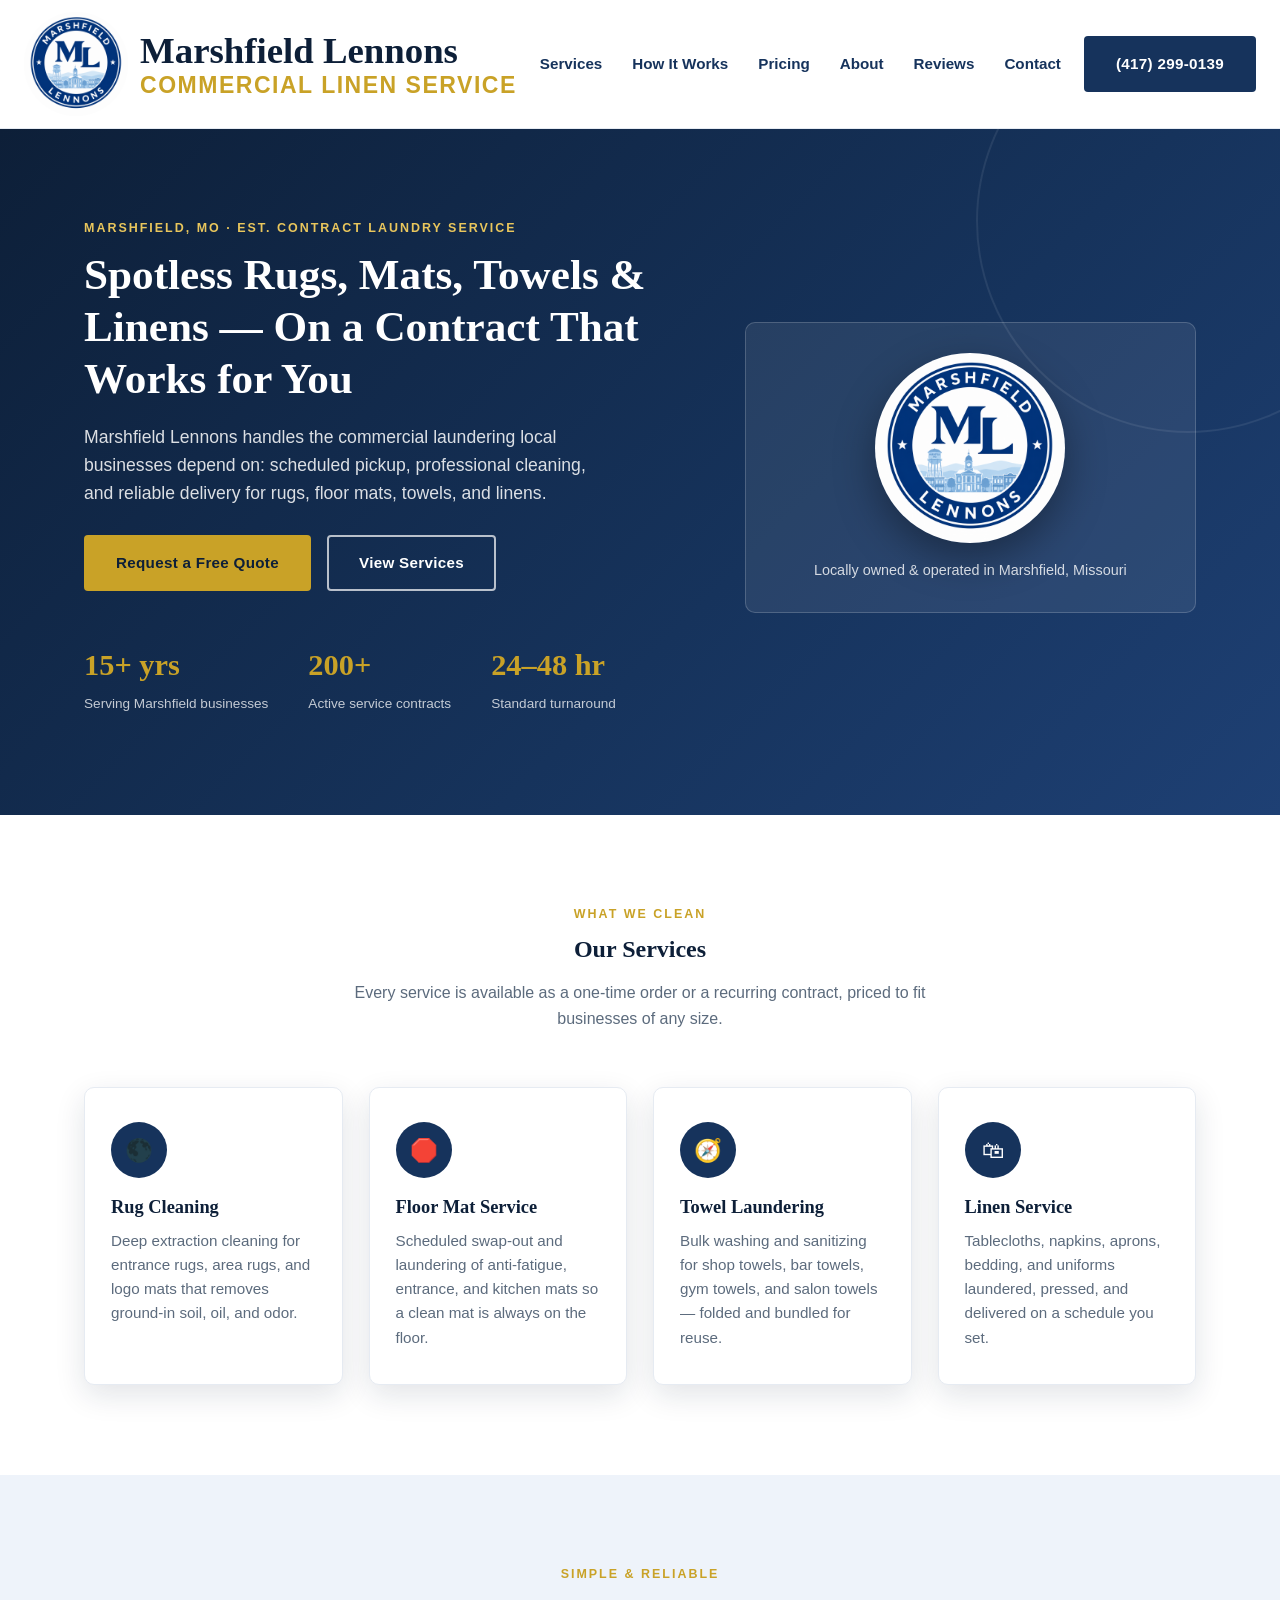
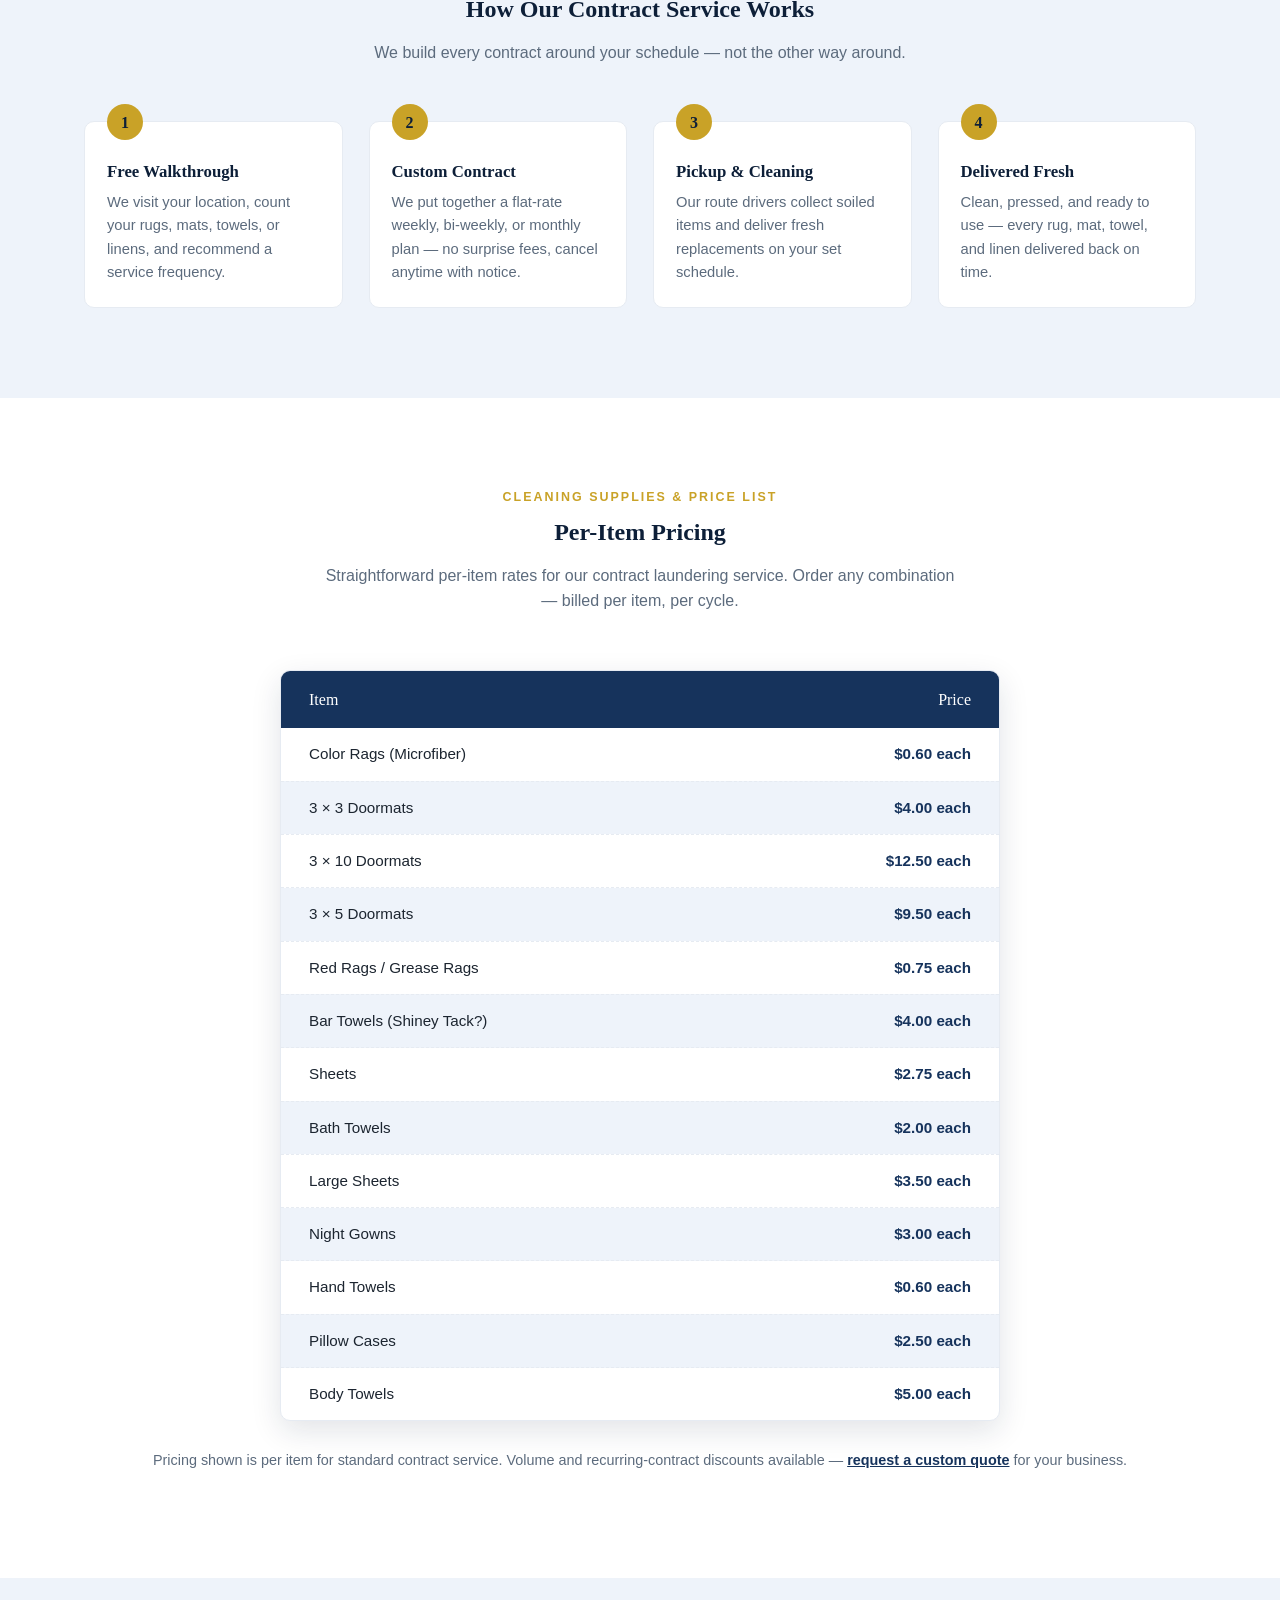
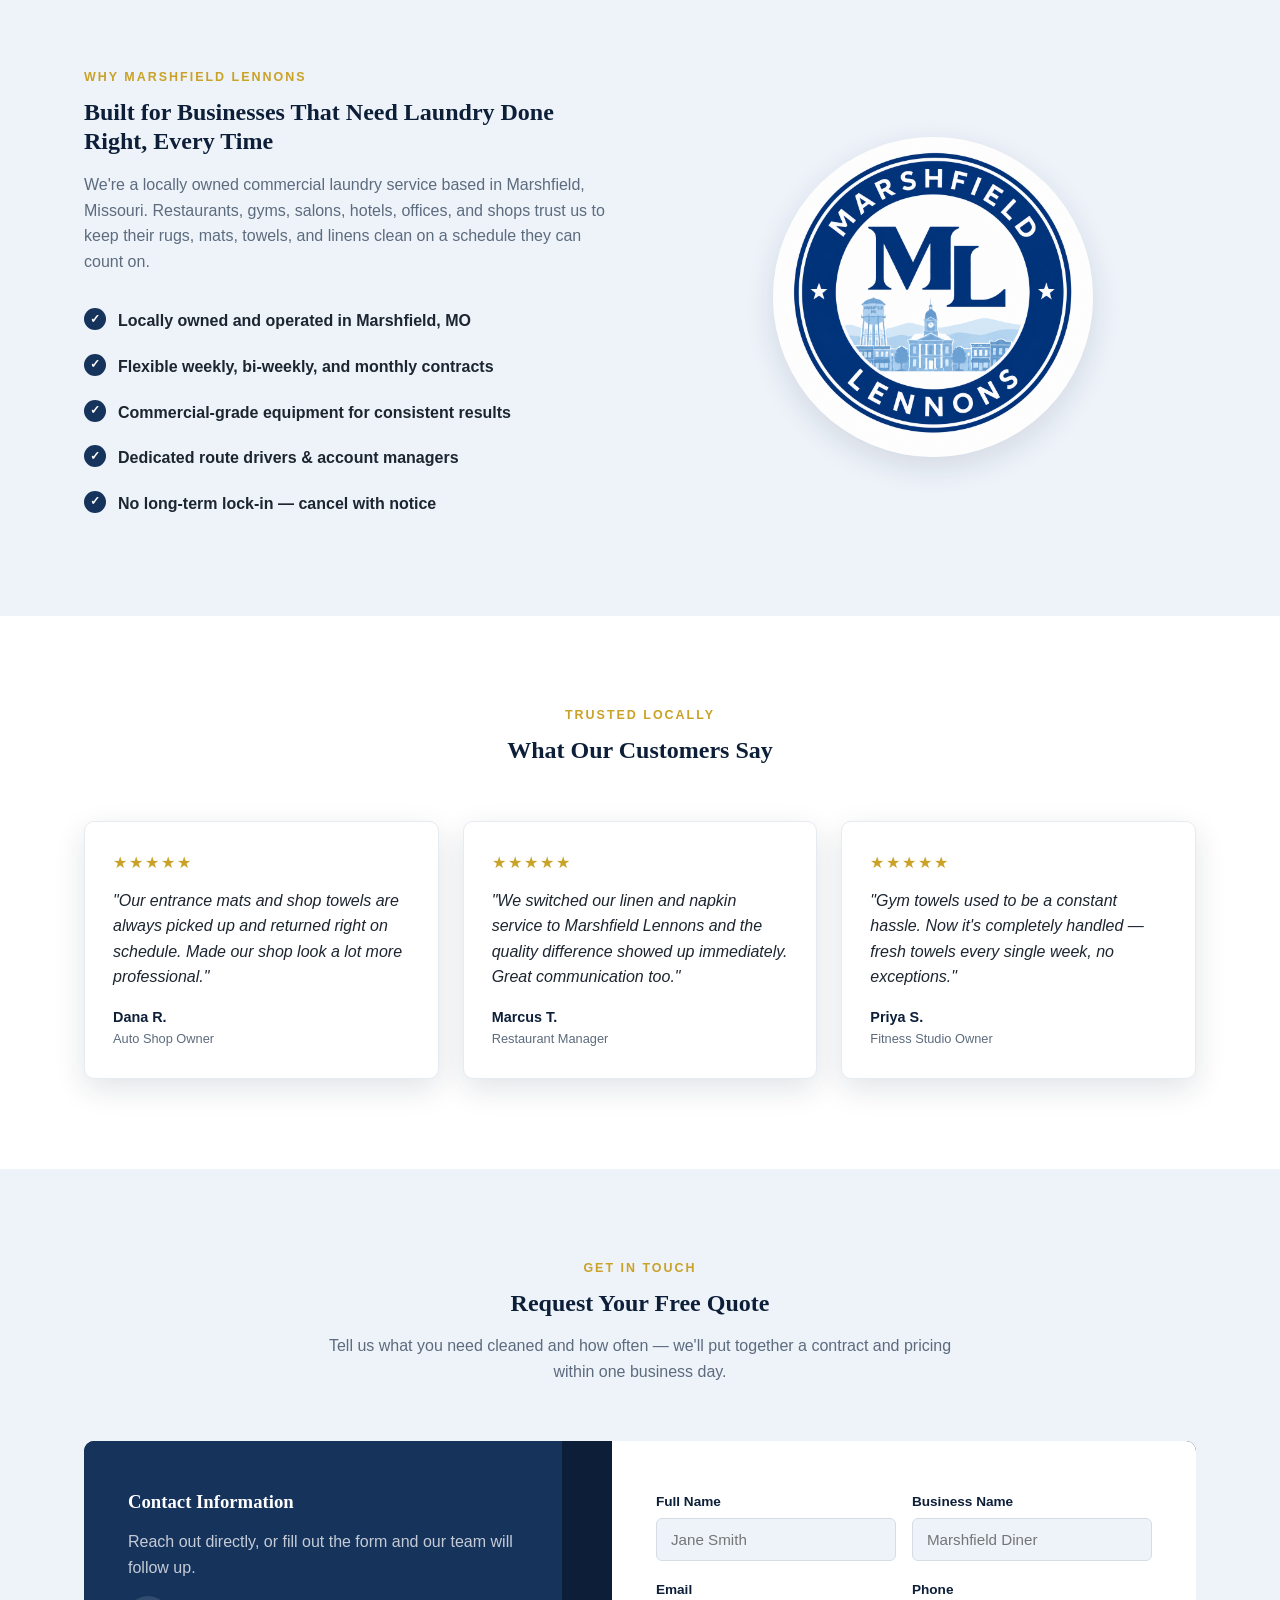
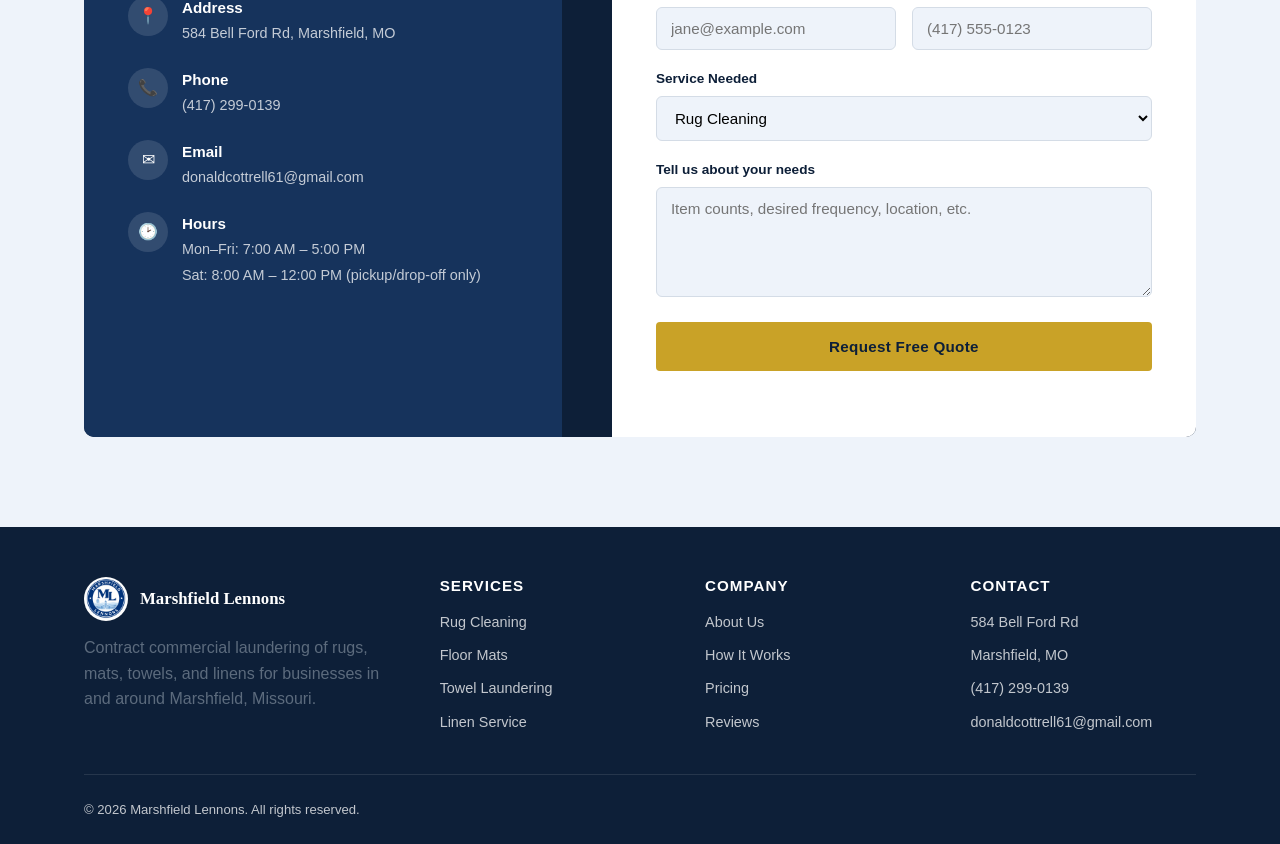
==== commit 5e2c24f7: "Update Marshfield Lennons phone number to (417) 299-0139 Co-Authored-By: Claude Sonnet 5 <noreply@an" ====
--- a/marshfield-lennons/index.html
+++ b/marshfield-lennons/index.html
@@ -32,7 +32,7 @@
     </nav>
 
     <div class="header-actions">
-      <a href="tel:14172297269" class="btn btn-navy">(417) 229-7269</a>
+      <a href="tel:14172990139" class="btn btn-navy">(417) 299-0139</a>
       <button class="nav-toggle" id="nav-toggle" aria-label="Toggle navigation" aria-expanded="false">
         <span></span><span></span><span></span>
       </button>
@@ -246,7 +246,7 @@
             <div class="icon">&#128222;</div>
             <div>
               <strong>Phone</strong>
-              <span>(417) 229-7269</span>
+              <span>(417) 299-0139</span>
             </div>
           </div>
           <div class="contact-item">
@@ -342,7 +342,7 @@
         <ul>
           <li>584 Bell Ford Rd</li>
           <li>Marshfield, MO</li>
-          <li>(417) 229-7269</li>
+          <li>(417) 299-0139</li>
           <li>donaldcottrell61@gmail.com</li>
         </ul>
       </div>
--- a/marshfield-lennons/style.css
+++ b/marshfield-lennons/style.css
@@ -110,8 +110,8 @@
 }
 
 .brand img {
-  width: 52px;
-  height: 52px;
+  width: 104px;
+  height: 104px;
   border-radius: 50%;
 }
 
@@ -124,11 +124,11 @@
 .brand-text strong {
   font-family: Georgia, serif;
   color: var(--navy-dark);
-  font-size: 1.15rem;
+  font-size: 2.3rem;
 }
 
 .brand-text span {
-  font-size: 0.72rem;
+  font-size: 1.44rem;
   letter-spacing: 1.5px;
   text-transform: uppercase;
   color: var(--gold);
@@ -600,7 +600,7 @@
 @media (max-width: 720px) {
   .main-nav {
     position: fixed;
-    top: 76px;
+    top: 128px;
     left: 0;
     right: 0;
     background: var(--white);
